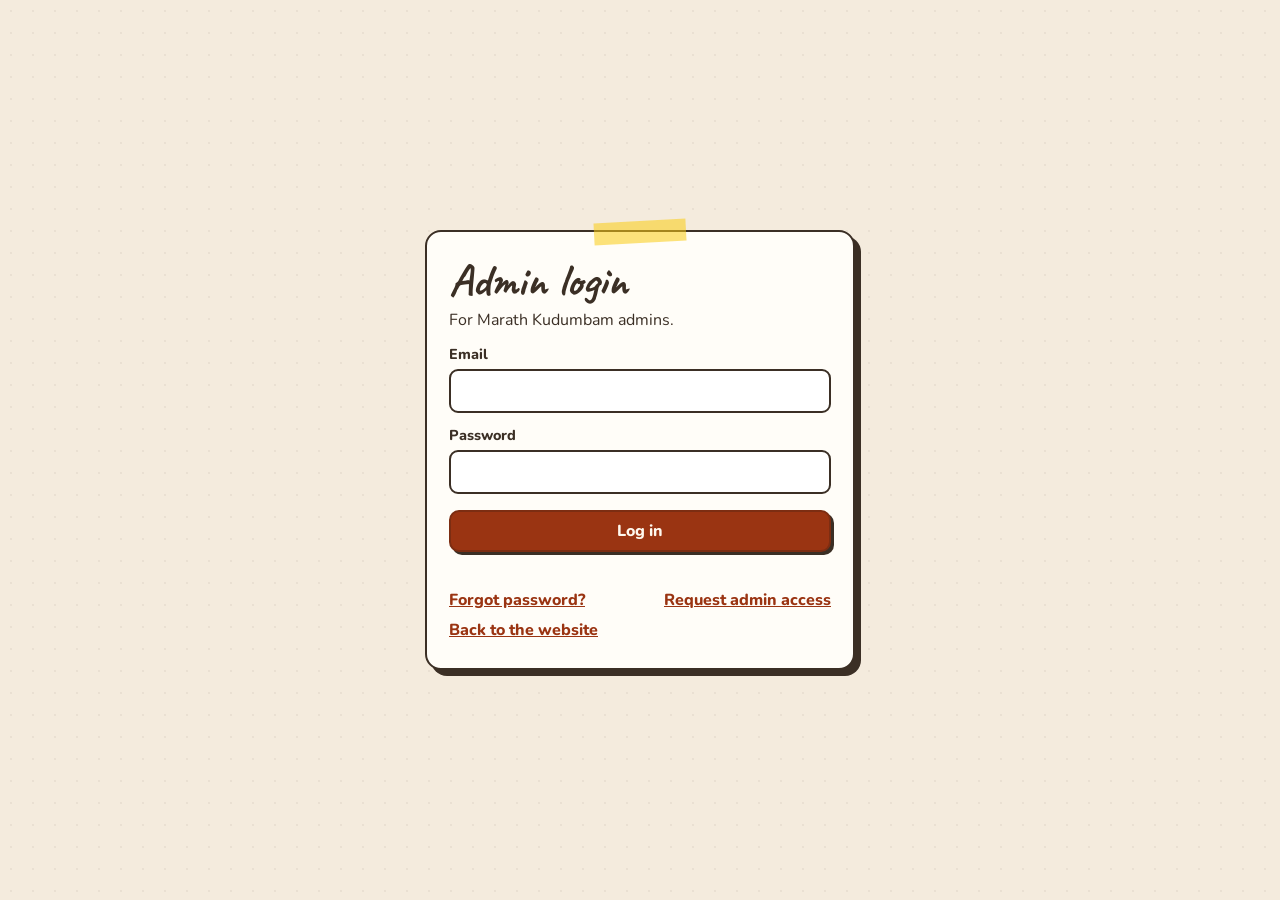
==== admin.html @ 5c6f2017 "Publish Marath Kudumbam website Co-Authored-By: Claude Opus 5.5 <noreply@anthropic.com>" ====
<!DOCTYPE html><html lang="en"><head><meta charset="UTF-8"><meta name="viewport" content="width=device-width,initial-scale=1"><meta name="robots" content="noindex, nofollow"><title>Marath Kudumbam · Admin</title><link rel="preconnect" href="https://fonts.googleapis.com"><link rel="preconnect" href="https://fonts.gstatic.com" crossorigin><link href="https://fonts.googleapis.com/css2?family=Caveat:wght@500;700&family=Nunito:wght@400;600;700;800&display=swap" rel="stylesheet"><link rel="stylesheet" href="site.css"><style>:root{--paper:#F4EBDD;--ink:#3B2F25;--rust:#9A3412;--rust2:#7C2D12;--peach:#FDE2C4;--sage:#D7EBD3;--sky:#D6E4F5;--butter:#FEF3C7;--card:#FFFDF8;--line:#D6C3A5;--tape:rgba(250,204,21,.55)}*{box-sizing:border-box}body{margin:0;min-height:100vh;font-family:Nunito,system-ui,sans-serif;color:var(--ink);background:var(--paper);line-height:1.5;background-image:radial-gradient(rgba(59,47,37,.06) 1px,transparent 1.2px);background-size:22px 22px}h1,h2,h3{font-family:Caveat,cursive;line-height:1;margin:0}h1{font-size:2.8rem}h2{font-size:2.5rem}h3{font-size:1.8rem}p{margin:.35rem 0}a{color:var(--rust);font-weight:800}button,input,select,textarea{font:inherit}button{cursor:pointer}.auth{min-height:100vh;display:grid;place-items:center;padding:24px 16px}.paper{position:relative;width:min(430px,100%);background:var(--card);border:2px solid var(--ink);border-radius:16px;box-shadow:6px 6px 0 var(--ink);padding:26px 22px}.paper::before{content:"";position:absolute;top:-11px;left:50%;width:92px;height:22px;margin-left:-46px;background:var(--tape);transform:rotate(-3deg)}.field{display:block;margin-top:12px;font-size:.9rem;font-weight:800}.field span{display:block;margin-bottom:3px}input,select,textarea{width:100%;min-height:44px;border:2px solid var(--ink);border-radius:9px;background:#fff;color:var(--ink);padding:9px 11px;font-weight:600}textarea{min-height:110px;resize:vertical}a:focus-visible,button:focus-visible,input:focus,select:focus,textarea:focus{outline:3px solid rgba(154,52,18,.3);outline-offset:1px}.btn{min-height:42px;border:2px solid var(--ink);border-radius:10px;background:var(--card);color:var(--ink);padding:7px 13px;font-weight:800;box-shadow:3px 3px 0 var(--ink)}.btn:active{transform:translate(2px,2px);box-shadow:1px 1px 0 var(--ink)}.btn.main{background:var(--rust);border-color:var(--rust2);color:#fff8ee}.btn.danger{color:#991b1b;border-color:#991b1b;box-shadow:3px 3px 0 #991b1b}.btn:disabled{opacity:.6;cursor:wait}.wide{width:100%;margin-top:16px}.linkbtn{border:0;background:0 0;color:var(--rust);font-weight:800;text-decoration:underline;padding:6px 0;min-height:36px}.row{display:flex;gap:8px;flex-wrap:wrap;align-items:center}.between{justify-content:space-between}.msg{min-height:1.4em;margin-top:10px;font-weight:800;font-size:.92rem}.msg.bad{color:#b91c1c}.msg.ok{color:#2f5d2a}.top{position:sticky;top:0;z-index:5;display:flex;gap:10px;align-items:center;justify-content:space-between;padding:10px 4vw;background:rgba(244,235,221,.95);border-bottom:2px dashed var(--line)}.top h1{font-size:1.9rem;color:var(--rust)}.layout{display:grid;grid-template-columns:210px minmax(0,1fr);gap:24px;max-width:1180px;margin:0 auto;padding:24px 4vw 60px}.tabs{display:flex;flex-direction:column;gap:7px;position:sticky;top:78px;align-self:start}.tabs button{display:flex;justify-content:space-between;gap:8px;text-align:left;min-height:42px;border:2px solid transparent;border-radius:10px;background:0 0;color:var(--ink);padding:8px 11px;font-weight:800}.tabs button.on{background:var(--card);border-color:var(--ink);box-shadow:3px 3px 0 var(--rust)}.badge{min-width:23px;border-radius:999px;background:var(--rust);color:#fff;text-align:center;font-size:.8rem;padding:1px 6px}.head{display:flex;gap:12px;align-items:center;justify-content:space-between;flex-wrap:wrap;margin-bottom:16px}.list{display:grid;gap:12px}.item{display:flex;gap:13px;align-items:center;justify-content:space-between;flex-wrap:wrap;background:var(--card);border:2px solid var(--ink);border-radius:13px;padding:12px}.item .text{min-width:min(220px,100%);flex:1}.muted{font-size:.9rem;color:#6b5a45}.grid{display:grid;grid-template-columns:repeat(auto-fill,minmax(205px,1fr));gap:18px}.photo{background:#fff;padding:9px;box-shadow:0 7px 16px rgba(59,47,37,.16)}.photo img,.thumb{display:block;width:100%;aspect-ratio:1;object-fit:cover;background:var(--peach)}.photo b{display:block;margin-top:7px;overflow-wrap:anywhere}.mini{width:76px;height:76px;object-fit:cover;background:var(--peach);flex:none}.tree-node{margin-left:20px;padding-left:14px;border-left:3px dashed var(--rust)}.tree-root>.tree-node{margin:0;padding:0;border:0}.tree-node .item{margin-bottom:10px}.panel{max-width:620px;background:var(--card);border:2px solid var(--ink);border-radius:14px;padding:18px;margin-bottom:18px}.progress{font-weight:800;color:var(--rust)}dialog{width:min(520px,calc(100% - 28px));border:2px solid var(--ink);border-radius:14px;background:var(--card);color:var(--ink);box-shadow:7px 7px 0 var(--ink);padding:20px}dialog::backdrop{background:rgba(59,47,37,.55)}.copybox{word-break:break-all;background:var(--butter);border-radius:8px;padding:10px;margin:10px 0;font-size:.85rem}.toast{position:fixed;z-index:20;left:50%;bottom:20px;transform:translateX(-50%);width:max-content;max-width:calc(100% - 32px);border:2px solid #2f5d2a;border-radius:11px;background:#d7ebd3;color:#23461f;box-shadow:4px 4px 0 var(--ink);padding:10px 15px;font-weight:800}.toast.bad{border-color:#991b1b;background:#fee2e2;color:#991b1b}.toast[hidden]{display:none}.skip{position:absolute;left:-999px}.skip:focus{left:10px;top:10px;z-index:9;background:#fff;padding:8px}dialog{max-height:calc(100dvh - 24px);overflow:auto}@media (max-width:760px){.layout{display:block;padding:14px 16px 48px}.tabs{position:sticky;top:61px;z-index:4;flex-direction:row;overflow-x:auto;background:var(--paper);padding:6px 0 9px;margin-bottom:14px}.tabs button{flex:none}.top{padding:9px 12px;gap:8px}.top h1{min-width:0;font-size:1.22rem;line-height:1.05}.top .row{flex:none;flex-wrap:nowrap;gap:8px}.top a{font-size:.88rem}.top .btn{min-height:38px;padding:5px 8px;font-size:.88rem}.tree-node{margin-left:8px;padding-left:9px}.grid{grid-template-columns:repeat(2,minmax(0,1fr));gap:12px}.item{align-items:flex-start}.item .row{width:100%}.item .row .btn{flex:1 1 auto}.photo .row .btn{padding:6px 8px}.panel{padding:14px}h2{font-size:2.2rem}}@media (prefers-reduced-motion:reduce){*{transition:none!important;animation:none!important}}</style></head><body><a class="skip" href="#app">Skip to content</a><div id="app" aria-live="polite"></div><dialog id="dialog"></dialog><div id="toast" class="toast" role="status" aria-live="polite" hidden></div><script src="vendor/supabase.js"></script><script src="site.js"></script><script src="admin.js"></script></body></html>
---- site.css ----
.picker{margin-top:12px}
.picker-input{position:absolute;width:1px;height:1px;opacity:0;pointer-events:none}
.picker-button{display:flex;align-items:center;justify-content:center;min-height:52px;border:2px dashed #9A3412;border-radius:11px;background:#FDE2C4;color:#3B2F25;padding:10px 12px;text-align:center;font-weight:800;cursor:pointer}
.picker-input:focus-visible+.picker-button{outline:3px solid rgba(154,52,18,.35);outline-offset:2px}
.picker-note{margin:6px 0 0;font-size:.88rem;font-weight:700}
.picker-note.bad{color:#B91C1C}
.picker-grid{display:grid;grid-template-columns:repeat(auto-fill,minmax(72px,1fr));gap:8px;margin-top:9px}
.picker-grid[hidden]{display:none}
.picker-item{position:relative;aspect-ratio:1;overflow:hidden;border-radius:7px;background:#E2D3BC}
.picker-item img{display:block;width:100%;height:100%;object-fit:cover}
.picker-item button{position:absolute;top:3px;right:3px;width:30px;height:30px;border:0;border-radius:50%;background:rgba(43,32,24,.82);color:#fff;font:700 15px/1 system-ui,sans-serif;cursor:pointer}
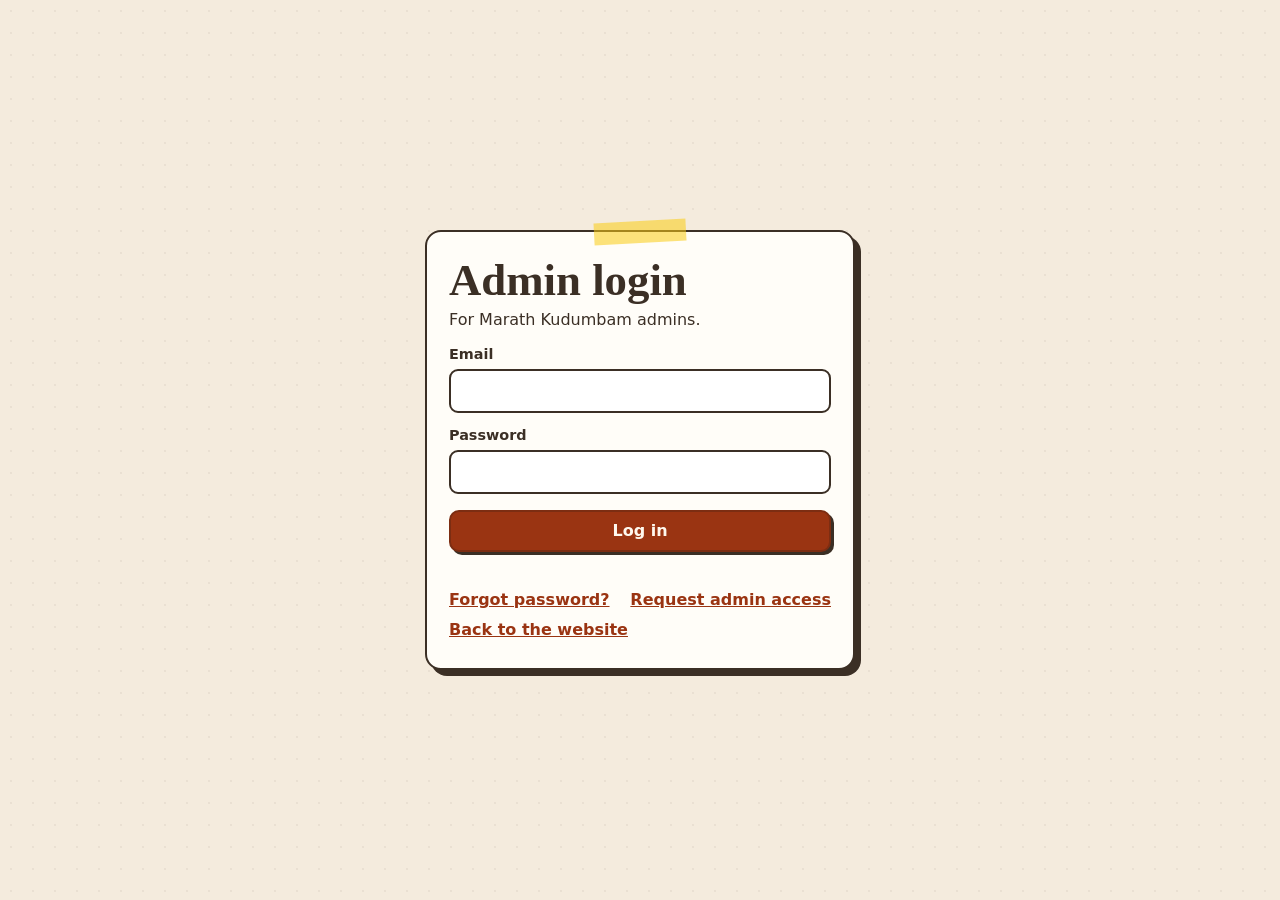
==== commit 628b694a: "Publish Marath Kudumbam website Co-Authored-By: Claude Opus 5.5 <noreply@anthropic.com>" ====
--- a/admin.html
+++ b/admin.html
@@ -1 +1 @@
-<!DOCTYPE html><html lang="en"><head><meta charset="UTF-8"><meta name="viewport" content="width=device-width,initial-scale=1"><meta name="robots" content="noindex, nofollow"><title>Marath Kudumbam · Admin</title><link rel="preconnect" href="https://fonts.googleapis.com"><link rel="preconnect" href="https://fonts.gstatic.com" crossorigin><link href="https://fonts.googleapis.com/css2?family=Caveat:wght@500;700&family=Nunito:wght@400;600;700;800&display=swap" rel="stylesheet"><link rel="stylesheet" href="site.css"><style>:root{--paper:#F4EBDD;--ink:#3B2F25;--rust:#9A3412;--rust2:#7C2D12;--peach:#FDE2C4;--sage:#D7EBD3;--sky:#D6E4F5;--butter:#FEF3C7;--card:#FFFDF8;--line:#D6C3A5;--tape:rgba(250,204,21,.55)}*{box-sizing:border-box}body{margin:0;min-height:100vh;font-family:Nunito,system-ui,sans-serif;color:var(--ink);background:var(--paper);line-height:1.5;background-image:radial-gradient(rgba(59,47,37,.06) 1px,transparent 1.2px);background-size:22px 22px}h1,h2,h3{font-family:Caveat,cursive;line-height:1;margin:0}h1{font-size:2.8rem}h2{font-size:2.5rem}h3{font-size:1.8rem}p{margin:.35rem 0}a{color:var(--rust);font-weight:800}button,input,select,textarea{font:inherit}button{cursor:pointer}.auth{min-height:100vh;display:grid;place-items:center;padding:24px 16px}.paper{position:relative;width:min(430px,100%);background:var(--card);border:2px solid var(--ink);border-radius:16px;box-shadow:6px 6px 0 var(--ink);padding:26px 22px}.paper::before{content:"";position:absolute;top:-11px;left:50%;width:92px;height:22px;margin-left:-46px;background:var(--tape);transform:rotate(-3deg)}.field{display:block;margin-top:12px;font-size:.9rem;font-weight:800}.field span{display:block;margin-bottom:3px}input,select,textarea{width:100%;min-height:44px;border:2px solid var(--ink);border-radius:9px;background:#fff;color:var(--ink);padding:9px 11px;font-weight:600}textarea{min-height:110px;resize:vertical}a:focus-visible,button:focus-visible,input:focus,select:focus,textarea:focus{outline:3px solid rgba(154,52,18,.3);outline-offset:1px}.btn{min-height:42px;border:2px solid var(--ink);border-radius:10px;background:var(--card);color:var(--ink);padding:7px 13px;font-weight:800;box-shadow:3px 3px 0 var(--ink)}.btn:active{transform:translate(2px,2px);box-shadow:1px 1px 0 var(--ink)}.btn.main{background:var(--rust);border-color:var(--rust2);color:#fff8ee}.btn.danger{color:#991b1b;border-color:#991b1b;box-shadow:3px 3px 0 #991b1b}.btn:disabled{opacity:.6;cursor:wait}.wide{width:100%;margin-top:16px}.linkbtn{border:0;background:0 0;color:var(--rust);font-weight:800;text-decoration:underline;padding:6px 0;min-height:36px}.row{display:flex;gap:8px;flex-wrap:wrap;align-items:center}.between{justify-content:space-between}.msg{min-height:1.4em;margin-top:10px;font-weight:800;font-size:.92rem}.msg.bad{color:#b91c1c}.msg.ok{color:#2f5d2a}.top{position:sticky;top:0;z-index:5;display:flex;gap:10px;align-items:center;justify-content:space-between;padding:10px 4vw;background:rgba(244,235,221,.95);border-bottom:2px dashed var(--line)}.top h1{font-size:1.9rem;color:var(--rust)}.layout{display:grid;grid-template-columns:210px minmax(0,1fr);gap:24px;max-width:1180px;margin:0 auto;padding:24px 4vw 60px}.tabs{display:flex;flex-direction:column;gap:7px;position:sticky;top:78px;align-self:start}.tabs button{display:flex;justify-content:space-between;gap:8px;text-align:left;min-height:42px;border:2px solid transparent;border-radius:10px;background:0 0;color:var(--ink);padding:8px 11px;font-weight:800}.tabs button.on{background:var(--card);border-color:var(--ink);box-shadow:3px 3px 0 var(--rust)}.badge{min-width:23px;border-radius:999px;background:var(--rust);color:#fff;text-align:center;font-size:.8rem;padding:1px 6px}.head{display:flex;gap:12px;align-items:center;justify-content:space-between;flex-wrap:wrap;margin-bottom:16px}.list{display:grid;gap:12px}.item{display:flex;gap:13px;align-items:center;justify-content:space-between;flex-wrap:wrap;background:var(--card);border:2px solid var(--ink);border-radius:13px;padding:12px}.item .text{min-width:min(220px,100%);flex:1}.muted{font-size:.9rem;color:#6b5a45}.grid{display:grid;grid-template-columns:repeat(auto-fill,minmax(205px,1fr));gap:18px}.photo{background:#fff;padding:9px;box-shadow:0 7px 16px rgba(59,47,37,.16)}.photo img,.thumb{display:block;width:100%;aspect-ratio:1;object-fit:cover;background:var(--peach)}.photo b{display:block;margin-top:7px;overflow-wrap:anywhere}.mini{width:76px;height:76px;object-fit:cover;background:var(--peach);flex:none}.tree-node{margin-left:20px;padding-left:14px;border-left:3px dashed var(--rust)}.tree-root>.tree-node{margin:0;padding:0;border:0}.tree-node .item{margin-bottom:10px}.panel{max-width:620px;background:var(--card);border:2px solid var(--ink);border-radius:14px;padding:18px;margin-bottom:18px}.progress{font-weight:800;color:var(--rust)}dialog{width:min(520px,calc(100% - 28px));border:2px solid var(--ink);border-radius:14px;background:var(--card);color:var(--ink);box-shadow:7px 7px 0 var(--ink);padding:20px}dialog::backdrop{background:rgba(59,47,37,.55)}.copybox{word-break:break-all;background:var(--butter);border-radius:8px;padding:10px;margin:10px 0;font-size:.85rem}.toast{position:fixed;z-index:20;left:50%;bottom:20px;transform:translateX(-50%);width:max-content;max-width:calc(100% - 32px);border:2px solid #2f5d2a;border-radius:11px;background:#d7ebd3;color:#23461f;box-shadow:4px 4px 0 var(--ink);padding:10px 15px;font-weight:800}.toast.bad{border-color:#991b1b;background:#fee2e2;color:#991b1b}.toast[hidden]{display:none}.skip{position:absolute;left:-999px}.skip:focus{left:10px;top:10px;z-index:9;background:#fff;padding:8px}dialog{max-height:calc(100dvh - 24px);overflow:auto}@media (max-width:760px){.layout{display:block;padding:14px 16px 48px}.tabs{position:sticky;top:61px;z-index:4;flex-direction:row;overflow-x:auto;background:var(--paper);padding:6px 0 9px;margin-bottom:14px}.tabs button{flex:none}.top{padding:9px 12px;gap:8px}.top h1{min-width:0;font-size:1.22rem;line-height:1.05}.top .row{flex:none;flex-wrap:nowrap;gap:8px}.top a{font-size:.88rem}.top .btn{min-height:38px;padding:5px 8px;font-size:.88rem}.tree-node{margin-left:8px;padding-left:9px}.grid{grid-template-columns:repeat(2,minmax(0,1fr));gap:12px}.item{align-items:flex-start}.item .row{width:100%}.item .row .btn{flex:1 1 auto}.photo .row .btn{padding:6px 8px}.panel{padding:14px}h2{font-size:2.2rem}}@media (prefers-reduced-motion:reduce){*{transition:none!important;animation:none!important}}</style></head><body><a class="skip" href="#app">Skip to content</a><div id="app" aria-live="polite"></div><dialog id="dialog"></dialog><div id="toast" class="toast" role="status" aria-live="polite" hidden></div><script src="vendor/supabase.js"></script><script src="site.js"></script><script src="admin.js"></script></body></html>+<!DOCTYPE html><html lang="en"><head><meta charset="UTF-8"><meta http-equiv="Content-Security-Policy" content="default-src 'self'; script-src 'self' 'unsafe-inline'; style-src 'self' 'unsafe-inline' https://fonts.googleapis.com; font-src https://fonts.gstatic.com; img-src 'self' data: blob: https://cppdwandvejbittfmwxe.supabase.co; connect-src 'self' https://cppdwandvejbittfmwxe.supabase.co https://www.googleapis.com; object-src 'none'; base-uri 'none'; form-action 'self'; frame-src 'none'"><meta name="referrer" content="strict-origin-when-cross-origin"><meta name="viewport" content="width=device-width,initial-scale=1"><meta name="robots" content="noindex, nofollow"><title>Marath Kudumbam · Admin</title><link rel="icon" href="favicon.svg" type="image/svg+xml"><link rel="preconnect" href="https://fonts.googleapis.com"><link rel="preconnect" href="https://fonts.gstatic.com" crossorigin><link href="https://fonts.googleapis.com/css2?family=Caveat:wght@500;700&family=Nunito:wght@400;700;800&display=swap" rel="stylesheet"><link rel="stylesheet" href="site.css"><style>:root{--paper:#F4EBDD;--ink:#3B2F25;--rust:#9A3412;--rust2:#7C2D12;--peach:#FDE2C4;--sage:#D7EBD3;--sky:#D6E4F5;--butter:#FEF3C7;--card:#FFFDF8;--line:#D6C3A5;--tape:rgba(250,204,21,.55)}*{box-sizing:border-box}body{margin:0;min-height:100vh;font-family:Nunito,system-ui,sans-serif;color:var(--ink);background:var(--paper);line-height:1.5;background-image:radial-gradient(rgba(59,47,37,.06) 1px,transparent 1.2px);background-size:22px 22px}h1,h2,h3{font-family:Caveat,cursive;line-height:1;margin:0}h1{font-size:2.8rem}h2{font-size:2.5rem}h3{font-size:1.8rem}p{margin:.35rem 0}a{color:var(--rust);font-weight:800}button,input,select,textarea{font:inherit}button{cursor:pointer}.auth{min-height:100vh;display:grid;place-items:center;padding:24px 16px}.paper{position:relative;width:min(430px,100%);background:var(--card);border:2px solid var(--ink);border-radius:16px;box-shadow:6px 6px 0 var(--ink);padding:26px 22px}.paper::before{content:"";position:absolute;top:-11px;left:50%;width:92px;height:22px;margin-left:-46px;background:var(--tape);transform:rotate(-3deg)}.field{display:block;margin-top:12px;font-size:.9rem;font-weight:800}.field span{display:block;margin-bottom:3px}input,select,textarea{width:100%;min-height:44px;border:2px solid var(--ink);border-radius:9px;background:#fff;color:var(--ink);padding:9px 11px;font-weight:700}textarea{min-height:110px;resize:vertical}a:focus-visible,button:focus-visible,input:focus,select:focus,textarea:focus{outline:3px solid rgba(154,52,18,.3);outline-offset:1px}.btn{min-height:42px;border:2px solid var(--ink);border-radius:10px;background:var(--card);color:var(--ink);padding:7px 13px;font-weight:800;box-shadow:3px 3px 0 var(--ink)}.btn:active{transform:translate(2px,2px);box-shadow:1px 1px 0 var(--ink)}.btn.main{background:var(--rust);border-color:var(--rust2);color:#fff8ee}.btn.danger{color:#991b1b;border-color:#991b1b;box-shadow:3px 3px 0 #991b1b}.btn:disabled{opacity:.6;cursor:wait}.wide{width:100%;margin-top:16px}.linkbtn{border:0;background:0 0;color:var(--rust);font-weight:800;text-decoration:underline;padding:6px 0;min-height:36px}.row{display:flex;gap:8px;flex-wrap:wrap;align-items:center}.between{justify-content:space-between}.msg{min-height:1.4em;margin-top:10px;font-weight:800;font-size:.92rem}.msg.bad{color:#b91c1c}.msg.ok{color:#2f5d2a}.top{position:sticky;top:0;z-index:5;display:flex;gap:10px;align-items:center;justify-content:space-between;padding:10px 4vw;background:rgba(244,235,221,.95);border-bottom:2px dashed var(--line)}.top h1{font-size:1.9rem;color:var(--rust)}.layout{display:grid;grid-template-columns:210px minmax(0,1fr);gap:24px;max-width:1180px;margin:0 auto;padding:24px 4vw 60px}.tabs{display:flex;flex-direction:column;gap:7px;position:sticky;top:78px;align-self:start}.tabs button{display:flex;justify-content:space-between;gap:8px;text-align:left;min-height:42px;border:2px solid transparent;border-radius:10px;background:0 0;color:var(--ink);padding:8px 11px;font-weight:800}.tabs button.on{background:var(--card);border-color:var(--ink);box-shadow:3px 3px 0 var(--rust)}.badge{min-width:23px;border-radius:999px;background:var(--rust);color:#fff;text-align:center;font-size:.8rem;padding:1px 6px}.head{display:flex;gap:12px;align-items:center;justify-content:space-between;flex-wrap:wrap;margin-bottom:16px}.list{display:grid;gap:12px}.item{display:flex;gap:13px;align-items:center;justify-content:space-between;flex-wrap:wrap;background:var(--card);border:2px solid var(--ink);border-radius:13px;padding:12px}.item .text{min-width:min(220px,100%);flex:1}.muted{font-size:.9rem;color:#6b5a45}.grid{display:grid;grid-template-columns:repeat(auto-fill,minmax(205px,1fr));gap:18px}.photo{background:#fff;padding:9px;box-shadow:0 7px 16px rgba(59,47,37,.16)}.photo img,.thumb{display:block;width:100%;aspect-ratio:1;object-fit:cover;background:var(--peach)}.photo b{display:block;margin-top:7px;overflow-wrap:anywhere}.mini{width:76px;height:76px;object-fit:cover;background:var(--peach);flex:none}.tree-node{margin-left:20px;padding-left:14px;border-left:3px dashed var(--rust)}.tree-root>.tree-node{margin:0;padding:0;border:0}.tree-node .item{margin-bottom:10px}.panel{max-width:620px;background:var(--card);border:2px solid var(--ink);border-radius:14px;padding:18px;margin-bottom:18px}.progress{font-weight:800;color:var(--rust)}dialog{width:min(520px,calc(100% - 28px));border:2px solid var(--ink);border-radius:14px;background:var(--card);color:var(--ink);box-shadow:7px 7px 0 var(--ink);padding:20px}dialog::backdrop{background:rgba(59,47,37,.55)}.copybox{word-break:break-all;background:var(--butter);border-radius:8px;padding:10px;margin:10px 0;font-size:.85rem}.sk{display:block;border-radius:10px;background:linear-gradient(90deg,#e8dac5 25%,#f3eadd 40%,#e8dac5 60%);background-size:300% 100%;animation:sk 1.4s ease-in-out infinite}@keyframes sk{from{background-position:100% 0}to{background-position:0 0}}.sk-row{display:flex;justify-content:center;gap:12px;margin:14px 0}.toast{position:fixed;z-index:20;left:50%;bottom:20px;transform:translateX(-50%);width:max-content;max-width:calc(100% - 32px);border:2px solid #2f5d2a;border-radius:11px;background:#d7ebd3;color:#23461f;box-shadow:4px 4px 0 var(--ink);padding:10px 15px;font-weight:800}.toast.bad{border-color:#991b1b;background:#fee2e2;color:#991b1b}.toast[hidden]{display:none}.skip{position:absolute;left:-999px}.skip:focus{left:10px;top:10px;z-index:9;background:#fff;padding:8px}dialog{max-height:calc(100dvh - 24px);overflow:auto}@media (max-width:760px){.layout{display:block;padding:14px 16px 48px}.tabs{position:sticky;top:61px;z-index:4;flex-direction:row;overflow-x:auto;background:var(--paper);padding:6px 0 9px;margin-bottom:14px}.tabs button{flex:none}.top{padding:9px 12px;gap:8px}.top h1{min-width:0;font-size:1.22rem;line-height:1.05}.top .row{flex:none;flex-wrap:nowrap;gap:8px}.top a{font-size:.88rem}.top .btn{min-height:38px;padding:5px 8px;font-size:.88rem}.tree-node{margin-left:8px;padding-left:9px}.grid{grid-template-columns:repeat(2,minmax(0,1fr));gap:12px}.item{align-items:flex-start}.item .row{width:100%}.item .row .btn{flex:1 1 auto}.photo .row .btn{padding:6px 8px}.panel{padding:14px}h2{font-size:2.2rem}}@media (prefers-reduced-motion:reduce){*{transition:none!important;animation:none!important}}</style></head><body><a class="skip" href="#app">Skip to content</a><div id="app" aria-live="polite"></div><dialog id="dialog"></dialog><div id="toast" class="toast" role="status" aria-live="polite" hidden></div><script src="vendor/supabase.js"></script><script src="site.js"></script><script src="admin.js"></script></body></html>
